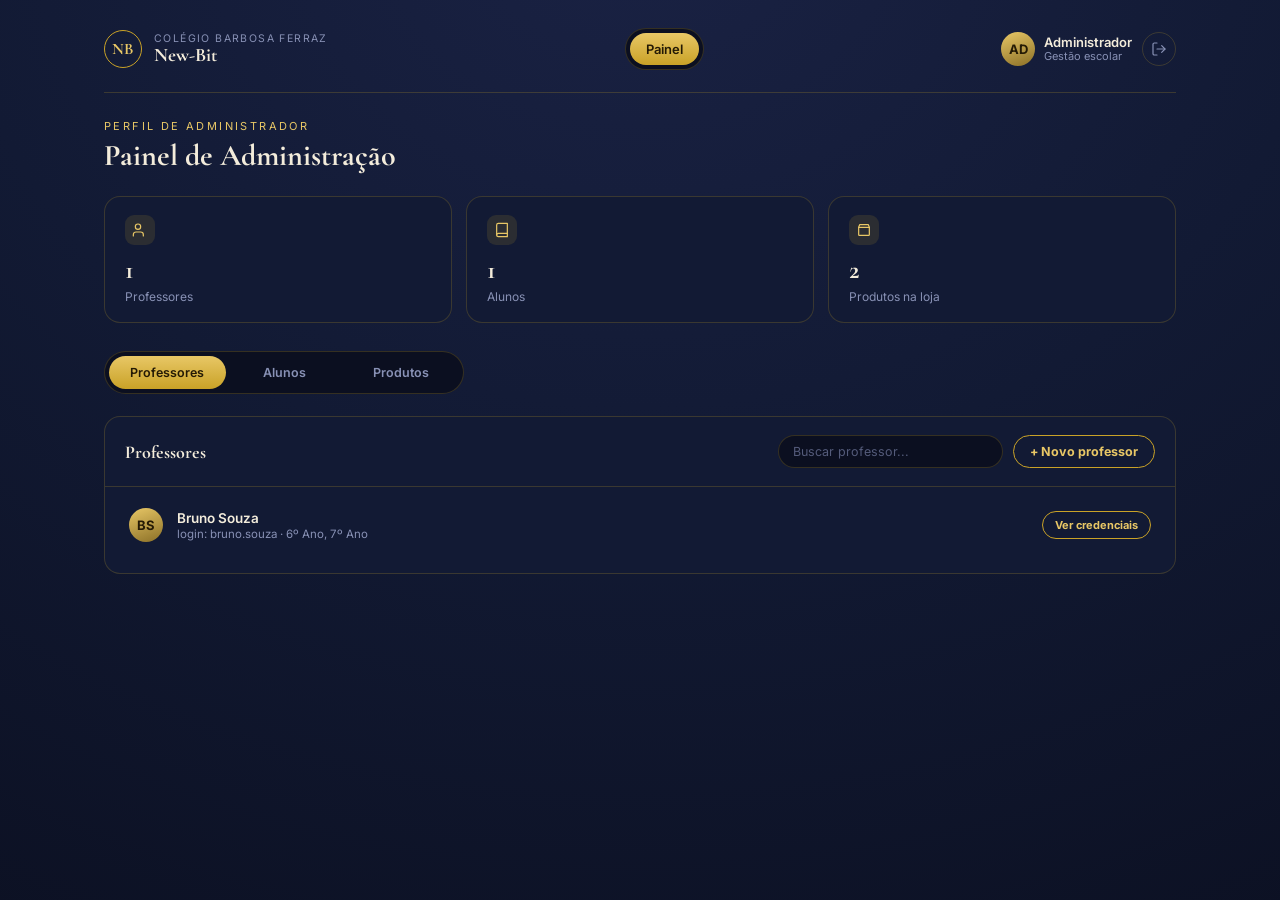
==== admin.html @ 8333223b "Add files via upload" ====
<!DOCTYPE html>
<html lang="pt-BR">
<head>
<meta charset="UTF-8">
<meta name="viewport" content="width=device-width, initial-scale=1.0">
<title>Painel do Administrador · New-Bit</title>
<link rel="preconnect" href="https://fonts.googleapis.com">
<link rel="preconnect" href="https://fonts.gstatic.com" crossorigin>
<link href="https://fonts.googleapis.com/css2?family=Cormorant+Garamond:wght@500;600;700&family=Inter:wght@400;500;600;700&display=swap" rel="stylesheet">
<link rel="stylesheet" href="css/style.css">
<link rel="stylesheet" href="css/dashboard.css">
</head>
<body class="app-body">

  <div class="shell">

    <header class="topbar">
      <a href="index.html" class="topbar-brand">
        <span class="topbar-crest">NB</span>
        <span>
          <span class="topbar-school">Colégio Barbosa Ferraz</span>
          <span class="topbar-name">New&#8209;Bit</span>
        </span>
      </a>

      <nav class="topbar-nav">
        <a href="#" class="is-active">Painel</a>
      </nav>

      <div class="topbar-user">
        <div class="user-chip">
          <span class="avatar">AD</span>
          <span class="user-meta">
            <span class="u-name">Administrador</span>
            <span class="u-role">Gestão escolar</span>
          </span>
        </div>
        <a href="login.html" class="icon-btn" aria-label="Sair" title="Sair">
          <svg viewBox="0 0 24 24"><path d="M9 21H5a2 2 0 0 1-2-2V5a2 2 0 0 1 2-2h4"/><path d="M16 17l5-5-5-5"/><path d="M21 12H9"/></svg>
        </a>
      </div>
    </header>

    <div class="page-head">
      <div>
        <span class="page-eyebrow">Perfil de Administrador</span>
        <h1 class="page-title">Painel de Administração</h1>
      </div>
    </div>

    <div class="stats-grid">
      <div class="stat-card">
        <div class="stat-icon"><svg viewBox="0 0 24 24"><path d="M17 21v-2a4 4 0 0 0-4-4H6a4 4 0 0 0-4 4v2"/><circle cx="9" cy="7" r="4"/></svg></div>
        <div class="stat-value" id="statProfessores">0</div>
        <div class="stat-label">Professores</div>
      </div>
      <div class="stat-card">
        <div class="stat-icon"><svg viewBox="0 0 24 24"><path d="M4 19.5A2.5 2.5 0 0 1 6.5 17H20"/><path d="M6.5 2H20v20H6.5A2.5 2.5 0 0 1 4 19.5v-15A2.5 2.5 0 0 1 6.5 2z"/></svg></div>
        <div class="stat-value" id="statAlunos">0</div>
        <div class="stat-label">Alunos</div>
      </div>
      <div class="stat-card">
        <div class="stat-icon"><svg viewBox="0 0 24 24"><path d="M4 8l1.5-4h13L20 8"/><path d="M4 8h16v11a1 1 0 0 1-1 1H5a1 1 0 0 1-1-1V8z"/></svg></div>
        <div class="stat-value" id="statProdutos">0</div>
        <div class="stat-label">Produtos na loja</div>
      </div>
    </div>

    <div class="role-tabs" role="tablist" aria-label="Seções do administrador" style="max-width:360px; margin-bottom:22px;">
      <button class="role-tab is-active" role="tab" data-tab="professores">Professores</button>
      <button class="role-tab" role="tab" data-tab="alunos">Alunos</button>
      <button class="role-tab" role="tab" data-tab="produtos">Produtos</button>
    </div>

    <!-- Professores -->
    <section class="panel admin-tab" data-tab-panel="professores">
      <div class="panel-header">
        <h2 class="panel-title">Professores</h2>
        <div style="display:flex; gap:10px; align-items:center;">
          <input class="search-input" id="searchProfessores" type="text" placeholder="Buscar professor...">
          <button class="btn-gold-outline" id="addProfessorBtn">+ Novo professor</button>
        </div>
      </div>
      <div class="panel-body" id="professoresList"></div>
    </section>

    <!-- Alunos -->
    <section class="panel admin-tab" data-tab-panel="alunos" style="display:none;">
      <div class="panel-header">
        <h2 class="panel-title">Alunos</h2>
        <div style="display:flex; gap:10px; align-items:center;">
          <input class="search-input" id="searchAlunosAdmin" type="text" placeholder="Buscar aluno...">
          <button class="btn-gold-outline" id="addAlunoBtn">+ Novo aluno</button>
        </div>
      </div>
      <div class="panel-body" id="alunosAdminList"></div>
    </section>

    <!-- Produtos -->
    <section class="panel admin-tab" data-tab-panel="produtos" style="display:none;">
      <div class="panel-header">
        <h2 class="panel-title">Produtos da loja</h2>
        <div style="display:flex; gap:10px; align-items:center;">
          <input class="search-input" id="searchProdutos" type="text" placeholder="Buscar produto...">
          <button class="btn-gold-outline" id="addProdutoBtn">+ Novo produto</button>
        </div>
      </div>
      <div class="panel-body" id="produtosList"></div>
    </section>

  </div>

  <!-- Modal genérico: formulários e tela de credenciais -->
  <div class="modal-overlay" id="adminModal">
    <div class="modal modal-wide" id="adminModalContent"></div>
  </div>

<script src="js/app.js"></script>
<script src="js/admin.js"></script>
</body>
</html>
---- css/style.css ----
/* =========================================================
   New-Bit — sistema visual
   Conceito: medalha/brasão escolar — a moeda como honraria.
   ========================================================= */

:root {
  --bg-0: #0B0F20;
  --bg-1: #121A34;
  --bg-2: #1A2244;
  --line: rgba(201, 162, 39, 0.22);

  --gold: #C9A227;
  --gold-bright: #E8C766;
  --gold-dim: #8B7027;

  --cream: #F3ECDB;
  --muted: #8891B5;
  --danger: #D2694F;

  --radius-lg: 28px;
  --radius-md: 16px;
  --radius-sm: 10px;

  --font-display: 'Cormorant Garamond', 'Georgia', serif;
  --font-body: 'Inter', system-ui, sans-serif;

  --shadow-deep: 0 30px 60px -20px rgba(0,0,0,0.65);
}

* { box-sizing: border-box; }

html, body {
  margin: 0;
  padding: 0;
  min-height: 100vh;
  font-family: var(--font-body);
  color: var(--cream);
  background: radial-gradient(120% 140% at 50% -10%, var(--bg-2) 0%, var(--bg-1) 45%, var(--bg-0) 100%);
}

@media (prefers-reduced-motion: reduce) {
  * { animation-duration: 0.001ms !important; animation-iteration-count: 1 !important; transition-duration: 0.001ms !important; }
}

button, input {
  font-family: inherit;
  color: inherit;
}

:focus-visible {
  outline: 2px solid var(--gold-bright);
  outline-offset: 3px;
}

.stage {
  min-height: 100vh;
  display: flex;
  align-items: center;
  justify-content: center;
  padding: 32px 20px;
}

/* Card "tablet" — proporção vertical, como o tablet do pátio */
.frame {
  width: 100%;
  max-width: 380px;
  min-height: 640px;
  background: linear-gradient(180deg, rgba(255,255,255,0.03), rgba(255,255,255,0) 40%), var(--bg-1);
  border: 1px solid var(--line);
  border-radius: var(--radius-lg);
  box-shadow: var(--shadow-deep);
  padding: 40px 30px 34px;
  display: flex;
  flex-direction: column;
  align-items: center;
  position: relative;
  overflow: hidden;
}

.frame::before {
  content: "";
  position: absolute;
  inset: 0;
  background:
    repeating-linear-gradient(115deg, rgba(201,162,39,0.035) 0px, rgba(201,162,39,0.035) 1px, transparent 1px, transparent 64px);
  pointer-events: none;
}

/* ---------- Crest / emblem ---------- */

.crest-wrap {
  margin-top: 8px;
  margin-bottom: 22px;
  opacity: 0;
  transform: translateY(6px) scale(0.97);
  animation: crestIn 900ms cubic-bezier(.2,.8,.2,1) 120ms forwards;
}

@keyframes crestIn {
  to { opacity: 1; transform: translateY(0) scale(1); }
}

.crest { width: 168px; height: 168px; }

.crest-ring-outer {
  fill: none;
  stroke: var(--gold-dim);
  stroke-width: 1;
  opacity: 0.6;
}

.crest-ring-inner {
  fill: none;
  stroke: var(--gold);
  stroke-width: 1.5;
}

.laurel path {
  fill: none;
  stroke: var(--gold);
  stroke-width: 2;
  stroke-linecap: round;
  opacity: 0.85;
}

.crest-monogram {
  font-family: var(--font-display);
  font-weight: 600;
  font-size: 44px;
  fill: var(--cream);
  letter-spacing: 1px;
}

.crest-motto {
  font-family: var(--font-body);
  font-size: 8.4px;
  font-weight: 600;
  letter-spacing: 2.2px;
  fill: var(--gold-bright);
}

/* ---------- Splash copy ---------- */

.eyebrow {
  margin: 0;
  font-size: 12px;
  letter-spacing: 3px;
  text-transform: uppercase;
  color: var(--muted);
}

.wordmark {
  margin: 6px 0 2px;
  font-family: var(--font-display);
  font-weight: 700;
  font-size: 44px;
  letter-spacing: 0.5px;
  background: linear-gradient(180deg, var(--cream), var(--gold-bright));
  -webkit-background-clip: text;
  background-clip: text;
  color: transparent;
}

.tagline {
  margin: 0 0 28px;
  font-size: 13.5px;
  color: var(--muted);
  letter-spacing: 0.2px;
}

/* ---------- Buttons ---------- */

.btn-primary {
  appearance: none;
  border: none;
  cursor: pointer;
  background: linear-gradient(180deg, var(--gold-bright), var(--gold));
  color: #241A05;
  font-weight: 700;
  font-size: 15px;
  letter-spacing: 0.3px;
  padding: 14px 44px;
  border-radius: 999px;
  box-shadow: 0 12px 24px -8px rgba(201,162,39,0.45);
  transition: transform 160ms ease, box-shadow 160ms ease, filter 160ms ease;
}

.btn-primary:hover { filter: brightness(1.05); transform: translateY(-1px); }
.btn-primary:active { transform: translateY(0); box-shadow: 0 6px 14px -6px rgba(201,162,39,0.45); }

.btn-block { width: 100%; }

/* ---------- Dock (carteira / loja / carrinho) ---------- */

.dock {
  margin-top: auto;
  padding-top: 34px;
  display: flex;
  gap: 34px;
}

.dock-item {
  background: none;
  border: none;
  display: flex;
  flex-direction: column;
  align-items: center;
  gap: 7px;
  font-size: 11px;
  letter-spacing: 0.3px;
  color: var(--muted);
  cursor: not-allowed;
}

.dock-icon {
  width: 22px;
  height: 22px;
  fill: none;
  stroke: var(--muted);
  stroke-width: 1.6;
  stroke-linecap: round;
  stroke-linejoin: round;
}

.dock-hint {
  margin: 12px 0 0;
  font-size: 11px;
  color: var(--gold-dim);
  text-align: center;
}

/* ---------- Login screen ---------- */

.frame-login { align-items: stretch; padding-top: 26px; }

.back-link {
  align-self: flex-start;
  width: 36px;
  height: 36px;
  border-radius: 50%;
  border: 1px solid var(--line);
  display: flex;
  align-items: center;
  justify-content: center;
  text-decoration: none;
  margin-bottom: 18px;
}

.back-icon {
  width: 18px; height: 18px;
  fill: none; stroke: var(--cream);
  stroke-width: 2; stroke-linecap: round; stroke-linejoin: round;
}

.login-head { margin-bottom: 22px; }

.login-eyebrow {
  display: block;
  font-size: 11px;
  letter-spacing: 2.6px;
  text-transform: uppercase;
  color: var(--gold-bright);
  margin-bottom: 6px;
}

.login-title {
  margin: 0;
  font-family: var(--font-display);
  font-weight: 700;
  font-size: 34px;
}

.role-tabs {
  display: flex;
  background: var(--bg-0);
  border: 1px solid var(--line);
  border-radius: 999px;
  padding: 4px;
  margin-bottom: 26px;
}

.role-tab {
  flex: 1;
  border: none;
  background: none;
  padding: 9px 6px;
  font-size: 12.5px;
  font-weight: 600;
  border-radius: 999px;
  color: var(--muted);
  cursor: pointer;
  transition: background 160ms ease, color 160ms ease;
}

.role-tab.is-active {
  background: linear-gradient(180deg, var(--gold-bright), var(--gold));
  color: #241A05;
}

.login-form { display: flex; flex-direction: column; gap: 16px; }

.field { display: flex; flex-direction: column; gap: 7px; }

.field-label {
  font-size: 12px;
  color: var(--muted);
  letter-spacing: 0.2px;
}

.field-input {
  width: 100%;
  background: var(--bg-0);
  border: 1px solid var(--line);
  border-radius: var(--radius-sm);
  padding: 13px 14px;
  font-size: 14.5px;
  color: var(--cream);
}

.field-input::placeholder { color: #545B7A; }

.field-input:focus { border-color: var(--gold); }

.field-pw { position: relative; display: flex; align-items: center; }
.field-pw .field-input { padding-right: 42px; }

.pw-toggle {
  position: absolute;
  right: 10px;
  background: none;
  border: none;
  cursor: pointer;
  display: flex;
  padding: 4px;
}

.pw-icon {
  width: 18px; height: 18px;
  fill: none; stroke: var(--muted);
  stroke-width: 1.6; stroke-linecap: round; stroke-linejoin: round;
}

.student-only {
  display: flex;
  align-items: center;
  gap: 10px;
  background: rgba(201,162,39,0.08);
  border: 1px solid var(--line);
  border-radius: var(--radius-sm);
  padding: 10px 12px;
  font-size: 12px;
  color: var(--gold-bright);
}

.hint-icon {
  width: 18px; height: 18px; flex: none;
  fill: none; stroke: var(--gold-bright);
  stroke-width: 1.6; stroke-linecap: round; stroke-linejoin: round;
}

.form-error {
  margin: 0;
  font-size: 12.5px;
  color: var(--danger);
}

.login-form .btn-primary { margin-top: 8px; }

.admin-note {
  margin: 18px 0 0;
  font-size: 11.5px;
  color: var(--muted);
  text-align: center;
  line-height: 1.5;
}

/* ---------- Small screens ---------- */

@media (max-width: 380px) {
  .frame { padding: 30px 20px 26px; border-radius: 20px; }
  .dock { gap: 24px; }
}
---- css/dashboard.css ----
/* =========================================================
   New-Bit — painéis (Aluno / Professor)
   Estende style.css: mesma paleta (azul-marinho + dourado),
   agora em layout de dashboard (mais largo que o "tablet").
   ========================================================= */

:root {
  --success: #6FA97A;
  --success-bg: rgba(111, 169, 122, 0.12);
  --danger-bg: rgba(210, 105, 79, 0.12);
}

.app-body {
  min-height: 100vh;
}

.shell {
  max-width: 1120px;
  margin: 0 auto;
  padding: 28px 24px 60px;
}

/* ---------- Topbar ---------- */

.topbar {
  display: flex;
  align-items: center;
  justify-content: space-between;
  gap: 20px;
  padding-bottom: 22px;
  margin-bottom: 26px;
  border-bottom: 1px solid var(--line);
  flex-wrap: wrap;
}

.topbar-brand {
  display: flex;
  align-items: center;
  gap: 12px;
  text-decoration: none;
  color: var(--cream);
}

.topbar-crest {
  width: 38px; height: 38px;
  border-radius: 50%;
  border: 1px solid var(--gold);
  display: flex;
  align-items: center;
  justify-content: center;
  font-family: var(--font-display);
  font-weight: 700;
  font-size: 16px;
  color: var(--gold-bright);
  flex: none;
}

.topbar-school {
  display: block;
  font-size: 10.5px;
  letter-spacing: 1.4px;
  text-transform: uppercase;
  color: var(--muted);
}

.topbar-name {
  display: block;
  font-family: var(--font-display);
  font-weight: 700;
  font-size: 19px;
  line-height: 1.1;
}

.topbar-nav {
  display: flex;
  gap: 4px;
  background: var(--bg-0);
  border: 1px solid var(--line);
  border-radius: 999px;
  padding: 4px;
}

.topbar-nav a {
  text-decoration: none;
  color: var(--muted);
  font-size: 13px;
  font-weight: 600;
  padding: 8px 16px;
  border-radius: 999px;
  transition: background 160ms ease, color 160ms ease;
}

.topbar-nav a.is-active {
  background: linear-gradient(180deg, var(--gold-bright), var(--gold));
  color: #241A05;
}

.topbar-user {
  display: flex;
  align-items: center;
  gap: 10px;
}

.user-chip {
  display: flex;
  align-items: center;
  gap: 9px;
}

.avatar {
  width: 34px; height: 34px;
  border-radius: 50%;
  background: linear-gradient(160deg, var(--gold-bright), var(--gold-dim));
  color: #241A05;
  font-weight: 700;
  font-size: 13px;
  display: flex;
  align-items: center;
  justify-content: center;
  flex: none;
}

.user-meta { line-height: 1.2; }
.user-meta .u-name { display: block; font-size: 13px; font-weight: 600; }
.user-meta .u-role { display: block; font-size: 11px; color: var(--muted); }

.icon-btn {
  width: 34px; height: 34px;
  border-radius: 50%;
  border: 1px solid var(--line);
  background: none;
  display: flex; align-items: center; justify-content: center;
  cursor: pointer;
  color: var(--muted);
}

.icon-btn svg { width: 16px; height: 16px; fill: none; stroke: currentColor; stroke-width: 1.8; stroke-linecap: round; stroke-linejoin: round; }
.icon-btn:hover { color: var(--cream); border-color: var(--gold); }

/* ---------- Page heading ---------- */

.page-head {
  display: flex;
  align-items: flex-end;
  justify-content: space-between;
  gap: 16px;
  margin-bottom: 22px;
  flex-wrap: wrap;
}

.page-eyebrow {
  display: block;
  font-size: 11px;
  letter-spacing: 2.4px;
  text-transform: uppercase;
  color: var(--gold-bright);
  margin-bottom: 4px;
}

.page-title {
  margin: 0;
  font-family: var(--font-display);
  font-weight: 700;
  font-size: 30px;
}

/* ---------- Stat cards ---------- */

.stats-grid {
  display: grid;
  grid-template-columns: repeat(auto-fit, minmax(160px, 1fr));
  gap: 14px;
  margin-bottom: 28px;
}

.stat-card {
  background: var(--bg-1);
  border: 1px solid var(--line);
  border-radius: var(--radius-md);
  padding: 18px 20px;
}

.stat-card.is-highlight {
  background: linear-gradient(160deg, rgba(201,162,39,0.16), rgba(201,162,39,0.03));
  border-color: var(--gold);
}

.stat-icon {
  width: 30px; height: 30px;
  border-radius: 9px;
  background: rgba(201,162,39,0.14);
  display: flex; align-items: center; justify-content: center;
  margin-bottom: 12px;
}

.stat-icon svg { width: 16px; height: 16px; fill: none; stroke: var(--gold-bright); stroke-width: 1.8; stroke-linecap: round; stroke-linejoin: round; }

.stat-value {
  font-family: var(--font-display);
  font-weight: 700;
  font-size: 26px;
  line-height: 1;
}

.stat-label {
  margin-top: 6px;
  font-size: 12px;
  color: var(--muted);
}

/* ---------- Panels ---------- */

.panel {
  background: var(--bg-1);
  border: 1px solid var(--line);
  border-radius: var(--radius-md);
  margin-bottom: 20px;
  overflow: hidden;
}

.panel-header {
  display: flex;
  align-items: center;
  justify-content: space-between;
  gap: 12px;
  padding: 18px 20px;
  border-bottom: 1px solid var(--line);
  flex-wrap: wrap;
}

.panel-title {
  margin: 0;
  font-family: var(--font-display);
  font-weight: 700;
  font-size: 18px;
}

.panel-body { padding: 8px 20px 18px; }

.search-input {
  background: var(--bg-0);
  border: 1px solid var(--line);
  border-radius: 999px;
  padding: 8px 14px;
  font-size: 12.5px;
  color: var(--cream);
  min-width: 190px;
}

.search-input::placeholder { color: #545B7A; }

.btn-gold-outline {
  border: 1px solid var(--gold);
  background: none;
  color: var(--gold-bright);
  font-size: 12.5px;
  font-weight: 700;
  padding: 8px 16px;
  border-radius: 999px;
  cursor: pointer;
}

.btn-gold-outline:hover { background: rgba(201,162,39,0.1); }

/* ---------- List rows (alunos) ---------- */

.list-row {
  display: flex;
  align-items: center;
  gap: 14px;
  padding: 13px 4px;
  border-bottom: 1px solid var(--line);
}

.list-row:last-child { border-bottom: none; }

.list-main { flex: 1; min-width: 0; }
.list-main .l-name { font-size: 13.5px; font-weight: 600; display: block; }
.list-main .l-sub { font-size: 11.5px; color: var(--muted); display: block; margin-top: 1px; }

.pill {
  display: inline-flex;
  align-items: center;
  gap: 5px;
  font-size: 12.5px;
  font-weight: 700;
  padding: 5px 12px;
  border-radius: 999px;
  color: var(--gold-bright);
  background: rgba(201,162,39,0.12);
  flex: none;
}

.pill.is-danger { color: var(--danger); background: var(--danger-bg); }
.pill.is-success { color: var(--success); background: var(--success-bg); }

.row-actions { display: flex; gap: 8px; flex: none; }

.mini-btn {
  width: 30px; height: 30px;
  border-radius: 8px;
  border: 1px solid var(--line);
  background: var(--bg-0);
  color: var(--cream);
  display: flex; align-items: center; justify-content: center;
  cursor: pointer;
  font-size: 15px;
  line-height: 1;
}

.mini-btn.plus { color: var(--success); border-color: rgba(111,169,122,0.4); }
.mini-btn.minus { color: var(--danger); border-color: rgba(210,105,79,0.4); }
.mini-btn:hover { filter: brightness(1.2); }

.empty-state {
  padding: 22px 4px;
  font-size: 12.5px;
  color: var(--muted);
  text-align: center;
}

/* ---------- Aluno: saldo hero ---------- */

.balance-hero {
  display: flex;
  align-items: center;
  justify-content: space-between;
  gap: 20px;
  flex-wrap: wrap;
}

.balance-figure {
  font-family: var(--font-display);
  font-weight: 700;
  font-size: 48px;
  line-height: 1;
  background: linear-gradient(180deg, var(--cream), var(--gold-bright));
  -webkit-background-clip: text;
  background-clip: text;
  color: transparent;
}

.balance-unit { font-size: 15px; color: var(--gold-bright); font-weight: 600; margin-left: 6px; }
.balance-caption { font-size: 12px; color: var(--muted); margin-top: 6px; }

/* ---------- Aluno: extrato ---------- */

.tx-row { display: flex; align-items: center; gap: 12px; padding: 11px 4px; border-bottom: 1px solid var(--line); }
.tx-row:last-child { border-bottom: none; }

.tx-icon {
  width: 32px; height: 32px; border-radius: 9px; flex: none;
  display: flex; align-items: center; justify-content: center;
  background: var(--success-bg); color: var(--success);
}
.tx-icon.is-out { background: var(--danger-bg); color: var(--danger); }
.tx-icon svg { width: 15px; height: 15px; fill: none; stroke: currentColor; stroke-width: 2; stroke-linecap: round; stroke-linejoin: round; }

.tx-main { flex: 1; min-width: 0; }
.tx-main .t-label { font-size: 13px; font-weight: 600; display: block; }
.tx-main .t-date { font-size: 11px; color: var(--muted); display: block; margin-top: 1px; }

.tx-amount { font-size: 13.5px; font-weight: 700; color: var(--success); flex: none; }
.tx-amount.is-out { color: var(--danger); }

/* ---------- Aluno: ranking ---------- */

.rank-row { display: flex; align-items: center; gap: 12px; padding: 10px 4px; border-bottom: 1px solid var(--line); }
.rank-row:last-child { border-bottom: none; }
.rank-row.is-me { background: rgba(201,162,39,0.08); border-radius: 10px; padding-left: 8px; padding-right: 8px; }

.rank-pos {
  width: 24px; text-align: center; font-weight: 700; font-size: 13px; color: var(--muted); flex: none;
}
.rank-row:nth-child(1) .rank-pos { color: var(--gold-bright); }

.rank-name { flex: 1; font-size: 13px; font-weight: 600; }
.rank-points { font-size: 13px; font-weight: 700; color: var(--gold-bright); }

/* ---------- Aluno: loja ---------- */

.store-grid {
  display: grid;
  grid-template-columns: repeat(auto-fill, minmax(140px, 1fr));
  gap: 14px;
}

.store-card {
  background: var(--bg-0);
  border: 1px solid var(--line);
  border-radius: var(--radius-sm);
  padding: 14px;
  display: flex;
  flex-direction: column;
  gap: 10px;
}

.store-thumb {
  width: 100%; aspect-ratio: 1.4/1;
  border-radius: 8px;
  background: linear-gradient(150deg, rgba(201,162,39,0.22), rgba(201,162,39,0.04));
  display: flex; align-items: center; justify-content: center;
}

.store-thumb svg { width: 26px; height: 26px; fill: none; stroke: var(--gold-bright); stroke-width: 1.6; stroke-linecap: round; stroke-linejoin: round; }

.store-name { font-size: 12.5px; font-weight: 600; }
.store-price { font-size: 12px; color: var(--gold-bright); font-weight: 700; }

.store-btn {
  border: 1px solid var(--gold);
  background: none;
  color: var(--gold-bright);
  font-size: 11.5px;
  font-weight: 700;
  padding: 7px;
  border-radius: 8px;
  cursor: pointer;
}
.store-btn:disabled { opacity: 0.4; cursor: not-allowed; }

/* ---------- Modal (dar/tirar pontos) ---------- */

.modal-overlay {
  position: fixed; inset: 0;
  background: rgba(6, 8, 18, 0.6);
  display: none;
  align-items: center;
  justify-content: center;
  padding: 20px;
  z-index: 50;
}

.modal-overlay.is-open { display: flex; }

.modal {
  width: 100%;
  max-width: 360px;
  background: var(--bg-1);
  border: 1px solid var(--line);
  border-radius: var(--radius-md);
  padding: 22px;
  box-shadow: var(--shadow-deep);
}

.modal-title { margin: 0 0 4px; font-family: var(--font-display); font-weight: 700; font-size: 19px; }
.modal-sub { margin: 0 0 18px; font-size: 12.5px; color: var(--muted); }

.modal-type-toggle { display: flex; gap: 8px; margin-bottom: 16px; }
.modal-type-toggle button {
  flex: 1; padding: 9px; border-radius: 10px; border: 1px solid var(--line);
  background: var(--bg-0); color: var(--muted); font-weight: 700; font-size: 12.5px; cursor: pointer;
}
.modal-type-toggle button.is-active.type-plus { background: var(--success-bg); color: var(--success); border-color: rgba(111,169,122,0.5); }
.modal-type-toggle button.is-active.type-minus { background: var(--danger-bg); color: var(--danger); border-color: rgba(210,105,79,0.5); }

/* ---------- Stepper (dar/tirar pontos de 5 em 5) ---------- */

.stepper {
  display: flex;
  align-items: center;
  justify-content: center;
  gap: 22px;
  margin-bottom: 6px;
}

.stepper-btn {
  width: 44px; height: 44px;
  border-radius: 50%;
  border: 1px solid var(--line);
  background: var(--bg-0);
  color: var(--cream);
  font-size: 22px;
  font-weight: 600;
  line-height: 1;
  cursor: pointer;
  display: flex; align-items: center; justify-content: center;
}

.stepper-btn:hover:not(:disabled) { border-color: var(--gold); color: var(--gold-bright); }
.stepper-btn:disabled { opacity: 0.3; cursor: not-allowed; }

.stepper-value {
  min-width: 84px;
  text-align: center;
  font-family: var(--font-display);
  font-weight: 700;
  font-size: 30px;
  line-height: 1;
}

.stepper-value #stepperDelta.is-positive { color: var(--success); }
.stepper-value #stepperDelta.is-negative { color: var(--danger); }

.stepper-unit {
  display: block;
  font-family: var(--font-body);
  font-size: 10.5px;
  font-weight: 600;
  color: var(--muted);
  margin-top: 2px;
}

.stepper-hint {
  text-align: center;
  font-size: 11px;
  color: var(--muted);
  margin: 0 0 18px;
}

.modal textarea, .modal input[type="number"] {
  width: 100%;
  background: var(--bg-0);
  border: 1px solid var(--line);
  border-radius: var(--radius-sm);
  padding: 11px 13px;
  font-size: 13.5px;
  color: var(--cream);
  margin-bottom: 12px;
  resize: vertical;
  font-family: inherit;
}

.modal-actions { display: flex; gap: 10px; margin-top: 4px; }
.modal-actions .btn-primary { flex: 1; padding: 11px; font-size: 13px; }
.modal-cancel {
  flex: 1; padding: 11px; border-radius: 999px; border: 1px solid var(--line);
  background: none; color: var(--muted); font-weight: 600; font-size: 13px; cursor: pointer;
}

.modal.modal-wide { max-width: 420px; }

/* ---------- Admin: chips de turma, credenciais, checkbox LGPD ---------- */

.turma-chips {
  display: flex;
  flex-wrap: wrap;
  gap: 8px;
  margin-bottom: 18px;
}

.turma-chip {
  border: 1px solid var(--line);
  background: var(--bg-0);
  color: var(--muted);
  font-size: 12px;
  font-weight: 600;
  padding: 8px 13px;
  border-radius: 999px;
  cursor: pointer;
}

.turma-chip.is-selected {
  background: linear-gradient(180deg, var(--gold-bright), var(--gold));
  color: #241A05;
  border-color: var(--gold);
}

.credential-card {
  background: var(--bg-0);
  border: 1px solid var(--line);
  border-radius: var(--radius-sm);
  padding: 14px 16px;
  margin-bottom: 16px;
}

.credential-row {
  display: flex;
  align-items: center;
  justify-content: space-between;
  gap: 12px;
  padding: 9px 0;
  border-bottom: 1px solid var(--line);
}

.credential-row:last-child { border-bottom: none; }

.credential-label {
  font-size: 11px;
  letter-spacing: 1px;
  text-transform: uppercase;
  color: var(--muted);
}

.credential-value {
  font-family: var(--font-display);
  font-weight: 700;
  font-size: 15px;
  text-align: right;
}

.form-checkbox-row {
  display: flex;
  align-items: flex-start;
  gap: 10px;
  background: rgba(201,162,39,0.08);
  border: 1px solid var(--line);
  border-radius: var(--radius-sm);
  padding: 12px;
  margin-bottom: 18px;
  font-size: 11.5px;
  line-height: 1.5;
  color: var(--gold-bright);
}

.form-checkbox-row input[type="checkbox"] {
  margin-top: 2px;
  flex: none;
}

@media (max-width: 640px) {
  .topbar-nav { order: 3; width: 100%; justify-content: center; }
  .panel-header { flex-direction: column; align-items: stretch; }
  .search-input { width: 100%; }
  #twoCol { grid-template-columns: 1fr !important; }
}
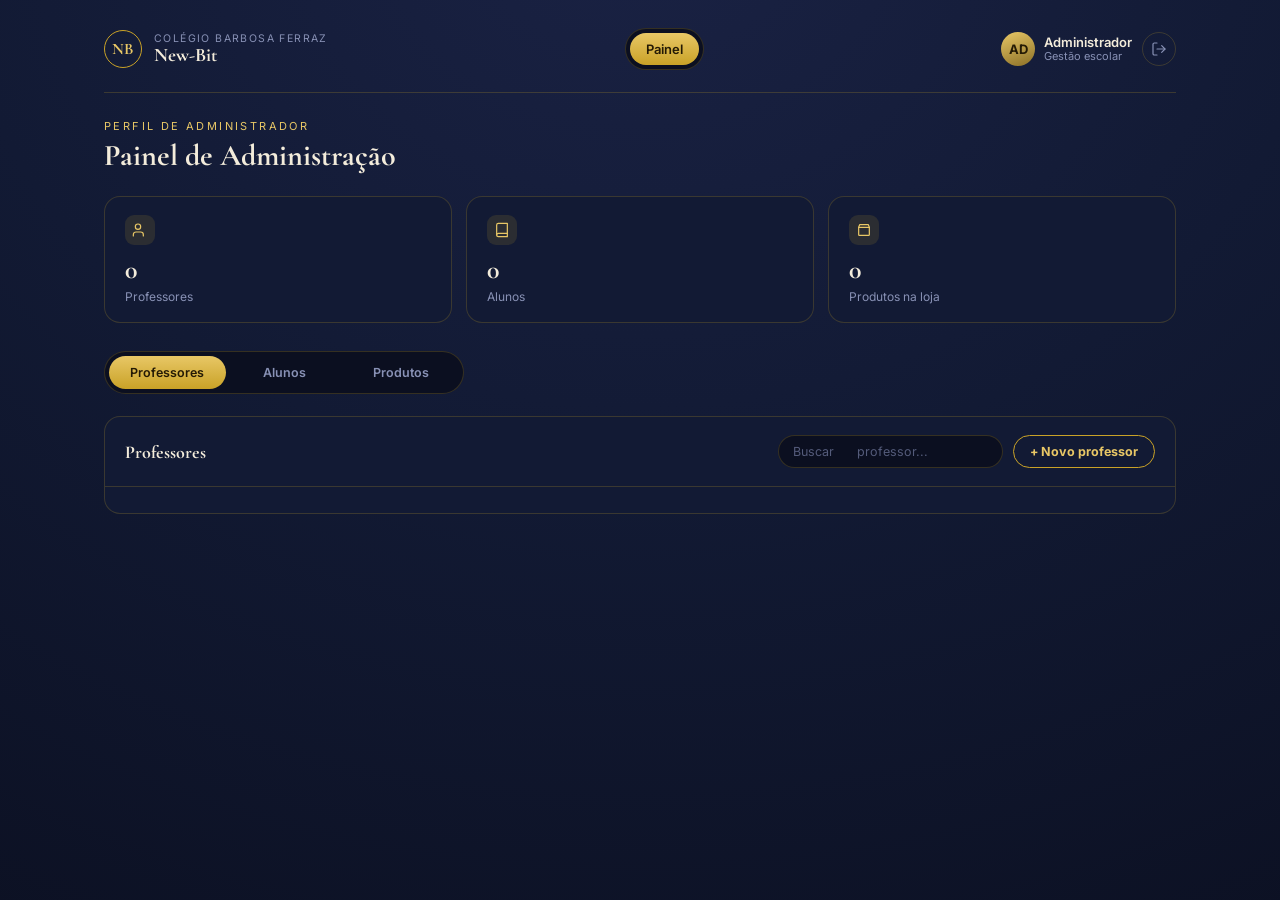
==== commit 14887642: "Update admin.html" ====
--- a/admin.html
+++ b/admin.html
@@ -1,121 +1,110 @@
-<!DOCTYPE html>
-<html lang="pt-BR">
+<!DOCTYPE	html>
+<html	lang="pt-BR">
 <head>
-<meta charset="UTF-8">
-<meta name="viewport" content="width=device-width, initial-scale=1.0">
-<title>Painel do Administrador · New-Bit</title>
-<link rel="preconnect" href="https://fonts.googleapis.com">
-<link rel="preconnect" href="https://fonts.gstatic.com" crossorigin>
-<link href="https://fonts.googleapis.com/css2?family=Cormorant+Garamond:wght@500;600;700&family=Inter:wght@400;500;600;700&display=swap" rel="stylesheet">
-<link rel="stylesheet" href="css/style.css">
-<link rel="stylesheet" href="css/dashboard.css">
+<meta	charset="UTF-8">
+<meta	name="viewport"	content="width=device-width,	initial-scale=1.0">
+<title>Painel	do	Administrador	·	New-Bit</title>
+<link	rel="preconnect"	href="https://fonts.googleapis.com">
+<link	rel="preconnect"	href="https://fonts.gstatic.com"	crossorigin>
+<link	href="https://fonts.googleapis.com/css2?family=Cormorant+Garamond:wght@500;600;700&family=Inter:wght@400;500;600;700&display=swap"	rel="stylesheet">
+<link	rel="stylesheet"	href="css/style.css">
+<link	rel="stylesheet"	href="css/dashboard.css">
 </head>
-<body class="app-body">
-
-  <div class="shell">
-
-    <header class="topbar">
-      <a href="index.html" class="topbar-brand">
-        <span class="topbar-crest">NB</span>
-        <span>
-          <span class="topbar-school">Colégio Barbosa Ferraz</span>
-          <span class="topbar-name">New&#8209;Bit</span>
-        </span>
-      </a>
-
-      <nav class="topbar-nav">
-        <a href="#" class="is-active">Painel</a>
-      </nav>
-
-      <div class="topbar-user">
-        <div class="user-chip">
-          <span class="avatar">AD</span>
-          <span class="user-meta">
-            <span class="u-name">Administrador</span>
-            <span class="u-role">Gestão escolar</span>
-          </span>
-        </div>
-        <a href="login.html" class="icon-btn" aria-label="Sair" title="Sair">
-          <svg viewBox="0 0 24 24"><path d="M9 21H5a2 2 0 0 1-2-2V5a2 2 0 0 1 2-2h4"/><path d="M16 17l5-5-5-5"/><path d="M21 12H9"/></svg>
-        </a>
-      </div>
-    </header>
-
-    <div class="page-head">
-      <div>
-        <span class="page-eyebrow">Perfil de Administrador</span>
-        <h1 class="page-title">Painel de Administração</h1>
-      </div>
-    </div>
-
-    <div class="stats-grid">
-      <div class="stat-card">
-        <div class="stat-icon"><svg viewBox="0 0 24 24"><path d="M17 21v-2a4 4 0 0 0-4-4H6a4 4 0 0 0-4 4v2"/><circle cx="9" cy="7" r="4"/></svg></div>
-        <div class="stat-value" id="statProfessores">0</div>
-        <div class="stat-label">Professores</div>
-      </div>
-      <div class="stat-card">
-        <div class="stat-icon"><svg viewBox="0 0 24 24"><path d="M4 19.5A2.5 2.5 0 0 1 6.5 17H20"/><path d="M6.5 2H20v20H6.5A2.5 2.5 0 0 1 4 19.5v-15A2.5 2.5 0 0 1 6.5 2z"/></svg></div>
-        <div class="stat-value" id="statAlunos">0</div>
-        <div class="stat-label">Alunos</div>
-      </div>
-      <div class="stat-card">
-        <div class="stat-icon"><svg viewBox="0 0 24 24"><path d="M4 8l1.5-4h13L20 8"/><path d="M4 8h16v11a1 1 0 0 1-1 1H5a1 1 0 0 1-1-1V8z"/></svg></div>
-        <div class="stat-value" id="statProdutos">0</div>
-        <div class="stat-label">Produtos na loja</div>
-      </div>
-    </div>
-
-    <div class="role-tabs" role="tablist" aria-label="Seções do administrador" style="max-width:360px; margin-bottom:22px;">
-      <button class="role-tab is-active" role="tab" data-tab="professores">Professores</button>
-      <button class="role-tab" role="tab" data-tab="alunos">Alunos</button>
-      <button class="role-tab" role="tab" data-tab="produtos">Produtos</button>
-    </div>
-
-    <!-- Professores -->
-    <section class="panel admin-tab" data-tab-panel="professores">
-      <div class="panel-header">
-        <h2 class="panel-title">Professores</h2>
-        <div style="display:flex; gap:10px; align-items:center;">
-          <input class="search-input" id="searchProfessores" type="text" placeholder="Buscar professor...">
-          <button class="btn-gold-outline" id="addProfessorBtn">+ Novo professor</button>
-        </div>
-      </div>
-      <div class="panel-body" id="professoresList"></div>
-    </section>
-
-    <!-- Alunos -->
-    <section class="panel admin-tab" data-tab-panel="alunos" style="display:none;">
-      <div class="panel-header">
-        <h2 class="panel-title">Alunos</h2>
-        <div style="display:flex; gap:10px; align-items:center;">
-          <input class="search-input" id="searchAlunosAdmin" type="text" placeholder="Buscar aluno...">
-          <button class="btn-gold-outline" id="addAlunoBtn">+ Novo aluno</button>
-        </div>
-      </div>
-      <div class="panel-body" id="alunosAdminList"></div>
-    </section>
-
-    <!-- Produtos -->
-    <section class="panel admin-tab" data-tab-panel="produtos" style="display:none;">
-      <div class="panel-header">
-        <h2 class="panel-title">Produtos da loja</h2>
-        <div style="display:flex; gap:10px; align-items:center;">
-          <input class="search-input" id="searchProdutos" type="text" placeholder="Buscar produto...">
-          <button class="btn-gold-outline" id="addProdutoBtn">+ Novo produto</button>
-        </div>
-      </div>
-      <div class="panel-body" id="produtosList"></div>
-    </section>
-
-  </div>
-
-  <!-- Modal genérico: formulários e tela de credenciais -->
-  <div class="modal-overlay" id="adminModal">
-    <div class="modal modal-wide" id="adminModalContent"></div>
-  </div>
-
-<script src="js/app.js"></script>
-<script src="js/admin.js"></script>
+<body	class="app-body">
+		<div	class="shell">
+				<header	class="topbar">
+						<a	href="index.html"	class="topbar-brand">
+								<span	class="topbar-crest">NB</span>
+								<span>
+										<span	class="topbar-school">Colégio	Barbosa	Ferraz</span>
+										<span	class="topbar-name">New&#8209;Bit</span>
+								</span>
+						</a>
+						<nav	class="topbar-nav">
+								<a	href="#"	class="is-active">Painel</a>
+						</nav>
+						<div	class="topbar-user">
+								<div	class="user-chip">
+										<span	class="avatar">AD</span>
+										<span	class="user-meta">
+												<span	class="u-name">Administrador</span>
+												<span	class="u-role">Gestão	escolar</span>
+										</span>
+								</div>
+								<a	href="login.html"	class="icon-btn"	aria-label="Sair"	title="Sair">
+										<svg	viewBox="0	0	24	24"><path	d="M9	21H5a2	2	0	0	1-2-2V5a2	2	0	0	1	2-2h4"/><path	d="M16	17l5-5-5-5"/><path	d="M21	12H9"/></svg>
+								</a>
+						</div>
+				</header>
+				<div	class="page-head">
+						<div>
+								<span	class="page-eyebrow">Perfil	de	Administrador</span>
+								<h1	class="page-title">Painel	de	Administração</h1>
+						</div>
+				</div>
+				<div	class="stats-grid">
+						<div	class="stat-card">
+								<div	class="stat-icon"><svg	viewBox="0	0	24	24"><path	d="M17	21v-2a4	4	0	0	0-4-4H6a4	4	0	0	0-4	4v2"/><circle	cx="9"	cy="7"	r="4"/></svg></div>
+								<div	class="stat-value"	id="statProfessores">0</div>
+								<div	class="stat-label">Professores</div>
+						</div>
+						<div	class="stat-card">
+								<div	class="stat-icon"><svg	viewBox="0	0	24	24"><path	d="M4	19.5A2.5	2.5	0	0	1	6.5	17H20"/><path	d="M6.5	2H20v20H6.5A2.5	2.5	0	0	1	4	19.5v-15A2.5	2.5	0	0	1	6.5	2z"/>
+</svg></div>
+								<div	class="stat-value"	id="statAlunos">0</div>
+								<div	class="stat-label">Alunos</div>
+						</div>
+						<div	class="stat-card">
+								<div	class="stat-icon"><svg	viewBox="0	0	24	24"><path	d="M4	8l1.5-4h13L20	8"/><path	d="M4	8h16v11a1	1	0	0	1-1	1H5a1	1	0	0	1-1-1V8z"/></svg></div>
+								<div	class="stat-value"	id="statProdutos">0</div>
+								<div	class="stat-label">Produtos	na	loja</div>
+						</div>
+				</div>
+				<div	class="role-tabs"	role="tablist"	aria-label="Seções	do	administrador"	style="max-width:360px;	margin-bottom:22px;">
+						<button	class="role-tab	is-active"	role="tab"	data-tab="professores">Professores</button>
+						<button	class="role-tab"	role="tab"	data-tab="alunos">Alunos</button>
+						<button	class="role-tab"	role="tab"	data-tab="produtos">Produtos</button>
+				</div>
+				<!--	Professores	-->
+				<section	class="panel	admin-tab"	data-tab-panel="professores">
+						<div	class="panel-header">
+								<h2	class="panel-title">Professores</h2>
+								<div	style="display:flex;	gap:10px;	align-items:center;">
+										<input	class="search-input"	id="searchProfessores"	type="text"	placeholder="Buscar	professor...">
+										<button	class="btn-gold-outline"	id="addProfessorBtn">+	Novo	professor</button>
+								</div>
+						</div>
+						<div	class="panel-body"	id="professoresList"></div>
+				</section>
+				<!--	Alunos	-->
+				<section	class="panel	admin-tab"	data-tab-panel="alunos"	style="display:none;">
+						<div	class="panel-header">
+								<h2	class="panel-title">Alunos</h2>
+								<div	style="display:flex;	gap:10px;	align-items:center;">
+										<input	class="search-input"	id="searchAlunosAdmin"	type="text"	placeholder="Buscar	aluno...">
+										<button	class="btn-gold-outline"	id="addAlunoBtn">+	Novo	aluno</button>
+								</div>
+						</div>
+						<div	class="panel-body"	id="alunosAdminList"></div>
+				</section>
+				<!--	Produtos	-->
+				<section	class="panel	admin-tab"	data-tab-panel="produtos"	style="display:none;">
+						<div	class="panel-header">
+								<h2	class="panel-title">Produtos	da	loja</h2>
+								<div	style="display:flex;	gap:10px;	align-items:center;">
+										<input	class="search-input"	id="searchProdutos"	type="text"	placeholder="Buscar	produto...">
+										<button	class="btn-gold-outline"	id="addProdutoBtn">+	Novo	produto</button>
+								</div>
+						</div>
+						<div	class="panel-body"	id="produtosList"></div>
+				</section>
+		</div>
+		<!--	Modal	genérico:	formulários	e	tela	de	credenciais	-->
+		<div	class="modal-overlay"	id="adminModal">
+				<div	class="modal	modal-wide"	id="adminModalContent"></div>
+		</div>
+<script	src="js/store.js"></script>
+<script	src="js/app.js"></script>
+<script	src="js/admin.js"></script>
 </body>
-</html>+</html>
